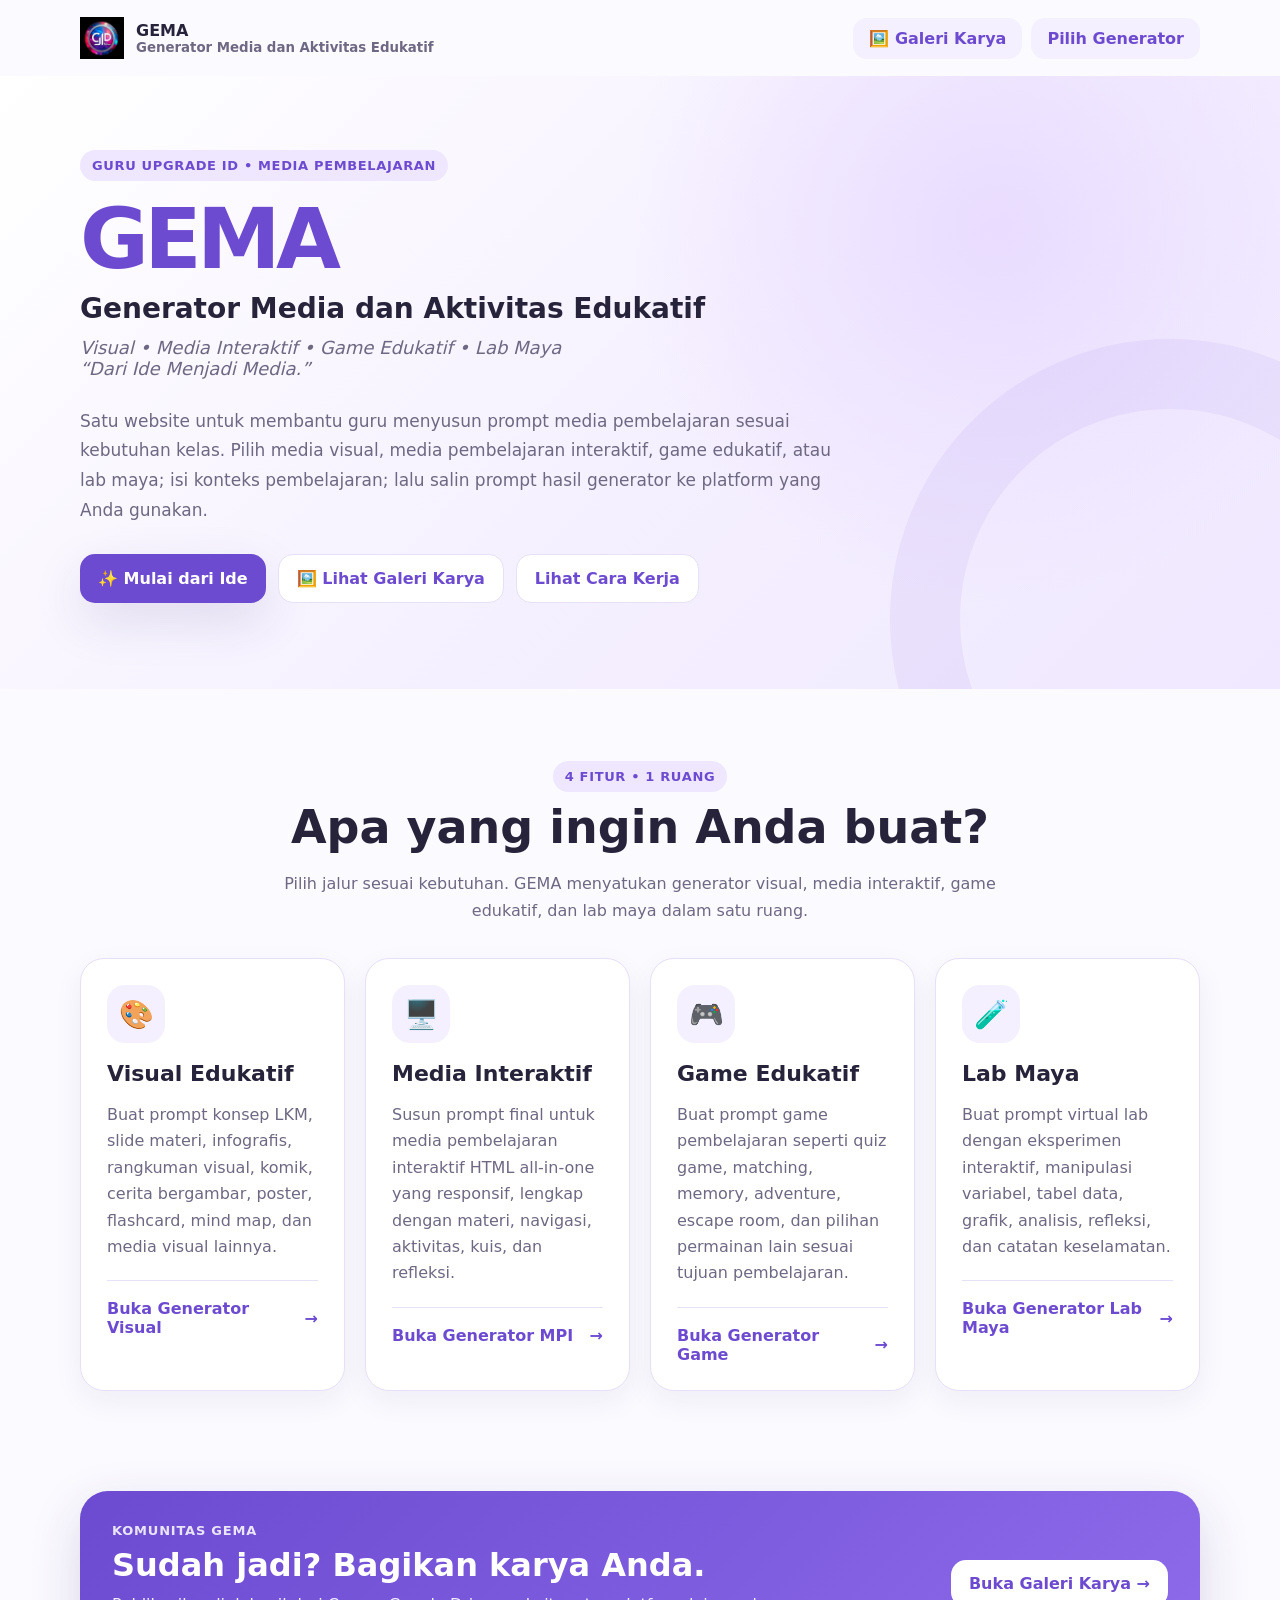
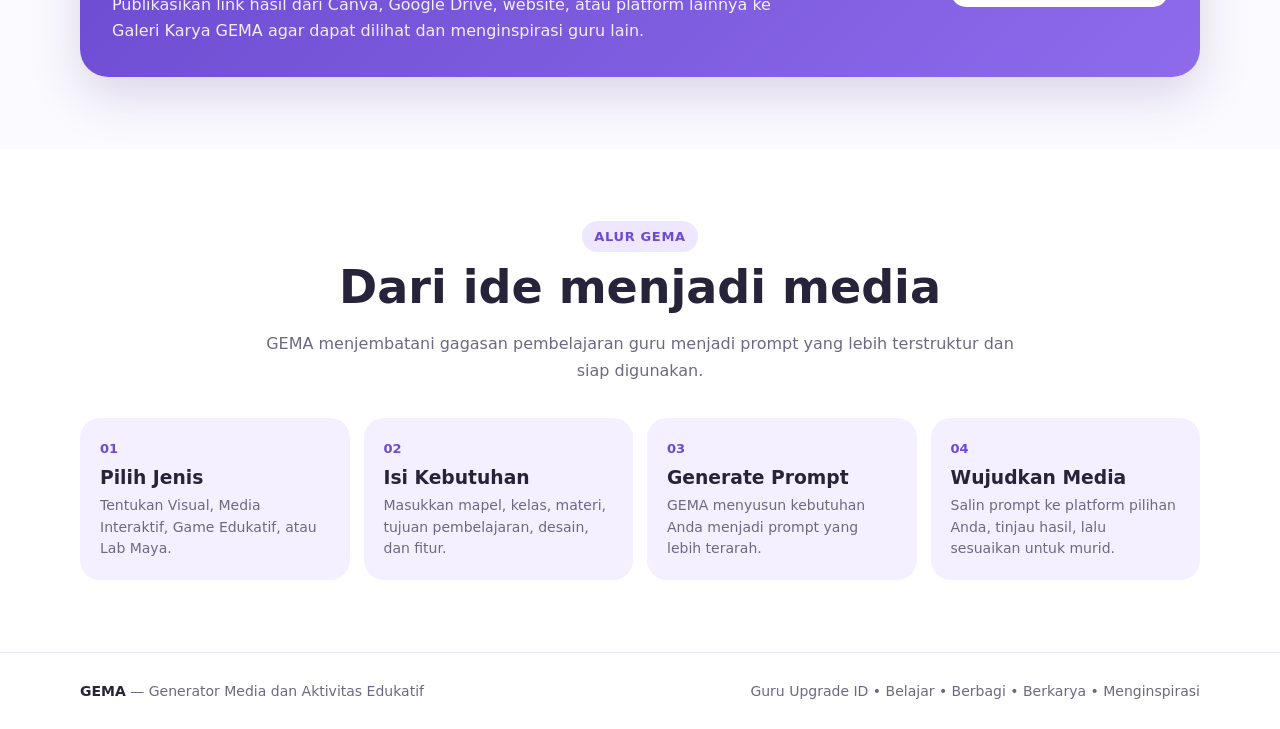
==== index.html @ 73260d67 "Add files via upload" ====
<!doctype html>
<html lang="id">
<head>
<meta charset="utf-8">
<meta name="viewport" content="width=device-width,initial-scale=1">
<meta name="theme-color" content="#6d4bd1">
<title>GEMA — Generator Media dan Aktivitas Edukatif</title>
<meta name="description" content="GEMA membantu guru mengubah ide pembelajaran menjadi prompt media visual, media interaktif, dan game edukatif.">
<style>
:root{--ink:#27233a;--muted:#6e6882;--purple:#6d4bd1;--purple2:#8d6bea;--soft:#f4f0ff;--line:#e7e0f7;--white:#fff;--shadow:0 18px 50px rgba(64,44,120,.13)}
*{box-sizing:border-box}html{scroll-behavior:smooth}body{margin:0;font-family:Inter,ui-sans-serif,system-ui,-apple-system,Segoe UI,Arial,sans-serif;color:var(--ink);background:#fbfaff}
a{text-decoration:none;color:inherit}.container{width:min(1120px,calc(100% - 32px));margin:auto}
nav{height:76px;display:flex;align-items:center;justify-content:space-between;gap:16px}
.brand{display:flex;align-items:center;gap:12px;font-weight:900}.brand img{width:44px;height:44px;object-fit:contain}.brand small{display:block;font-weight:600;color:var(--muted)}
.navbtn{padding:11px 16px;border-radius:14px;background:var(--soft);color:var(--purple);font-weight:800}
.hero{position:relative;overflow:hidden;padding:74px 0 86px;background:radial-gradient(circle at 78% 25%,#e9dcff 0,transparent 34%),linear-gradient(135deg,#fff 0%,#f5f0ff 55%,#efe8ff 100%)}
.hero:after{content:"";position:absolute;width:420px;height:420px;border-radius:50%;border:70px solid rgba(109,75,209,.07);right:-170px;bottom:-210px}
.badge{display:inline-flex;padding:8px 12px;border-radius:999px;background:#eee7ff;color:var(--purple);font-weight:900;font-size:13px;letter-spacing:.05em}
h1{font-size:clamp(44px,8vw,84px);line-height:.96;margin:18px 0 12px;letter-spacing:-.055em}h1 span{color:var(--purple)}
.subtitle{font-size:clamp(18px,2.4vw,28px);font-weight:850;margin:0 0 12px}.quote{font-size:18px;color:var(--muted);font-style:italic;margin:0 0 28px}
.lead{max-width:760px;font-size:17px;line-height:1.75;color:var(--muted)}
.actions{display:flex;gap:12px;flex-wrap:wrap;margin-top:28px}.btn{padding:14px 18px;border-radius:15px;font-weight:900;display:inline-flex;align-items:center;gap:8px}.primary{background:var(--purple);color:white;box-shadow:var(--shadow)}.secondary{background:white;border:1px solid var(--line);color:var(--purple)}
section{padding:72px 0}.head{text-align:center;max-width:760px;margin:0 auto 34px}.head h2{font-size:clamp(30px,4vw,46px);margin:8px 0}.head p{color:var(--muted);line-height:1.7}
.grid{display:grid;grid-template-columns:repeat(4,1fr);gap:20px}.card{background:white;border:1px solid var(--line);border-radius:24px;padding:26px;box-shadow:0 10px 30px rgba(58,39,100,.06);transition:.2s transform,.2s box-shadow}.card:hover{transform:translateY(-5px);box-shadow:var(--shadow)}
.icon{width:58px;height:58px;border-radius:18px;background:var(--soft);display:grid;place-items:center;font-size:28px}.card h3{font-size:22px;margin:18px 0 8px}.card p{color:var(--muted);line-height:1.65;min-height:108px}.card .go{display:flex;justify-content:space-between;align-items:center;margin-top:20px;padding-top:18px;border-top:1px solid var(--line);font-weight:900;color:var(--purple)}
.flow{background:#fff}.steps{display:grid;grid-template-columns:repeat(4,1fr);gap:14px}.step{padding:20px;border-radius:20px;background:var(--soft)}.step b{font-size:13px;color:var(--purple)}.step h3{margin:10px 0 7px}.step p{margin:0;color:var(--muted);line-height:1.55;font-size:14px}
footer{padding:30px 0;border-top:1px solid var(--line);background:white}.foot{display:flex;justify-content:space-between;gap:18px;align-items:center;color:var(--muted);font-size:14px}.foot strong{color:var(--ink)}
@media(max-width:820px){.grid{grid-template-columns:1fr}.steps{grid-template-columns:1fr 1fr}.card p{min-height:0}}
@media(max-width:520px){nav{height:auto;padding:14px 0}.brand small{display:none}.hero{padding:54px 0 62px}.steps{grid-template-columns:1fr}.foot{align-items:flex-start;flex-direction:column}}
</style>
</head>
<body>
<header>
<div class="container">
<nav>
<a class="brand" href="index.html"><img src="visual/images/logo-guruupgradeid.png" alt="Logo Guru Upgrade ID"><div>GEMA<small>Generator Media dan Aktivitas Edukatif</small></div></a>
<div style="display:flex;gap:9px;align-items:center;flex-wrap:wrap"><a class="navbtn" href="galeri/index.html">🖼️ Galeri Karya</a><a class="navbtn" href="#generator">Pilih Generator</a></div>
</nav>
</div>
</header>

<main>
<section class="hero">
<div class="container">
<span class="badge">GURU UPGRADE ID • MEDIA PEMBELAJARAN</span>
<h1><span>GEMA</span></h1>
<p class="subtitle">Generator Media dan Aktivitas Edukatif</p>
<p class="quote">Visual • Media Interaktif • Game Edukatif • Lab Maya<br>“Dari Ide Menjadi Media.”</p>
<p class="lead">Satu website untuk membantu guru menyusun prompt media pembelajaran sesuai kebutuhan kelas. Pilih media visual, media pembelajaran interaktif, game edukatif, atau lab maya; isi konteks pembelajaran; lalu salin prompt hasil generator ke platform yang Anda gunakan.</p>
<div class="actions"><a class="btn primary" href="#generator">✨ Mulai dari Ide</a><a class="btn secondary" href="galeri/index.html">🖼️ Lihat Galeri Karya</a><a class="btn secondary" href="#cara">Lihat Cara Kerja</a></div>
</div>
</section>

<section id="generator">
<div class="container">
<div class="head"><span class="badge">4 FITUR • 1 RUANG</span><h2>Apa yang ingin Anda buat?</h2><p>Pilih jalur sesuai kebutuhan. GEMA menyatukan generator visual, media interaktif, game edukatif, dan lab maya dalam satu ruang.</p></div>
<div class="grid">
<a class="card" href="visual/index.html"><div class="icon">🎨</div><h3>Visual Edukatif</h3><p>Buat prompt konsep LKM, slide materi, infografis, rangkuman visual, komik, cerita bergambar, poster, flashcard, mind map, dan media visual lainnya.</p><div class="go"><span>Buka Generator Visual</span><span>→</span></div></a>
<a class="card" href="interaktif/index.html?mode=mpi#generator"><div class="icon">🖥️</div><h3>Media Interaktif</h3><p>Susun prompt final untuk media pembelajaran interaktif HTML all-in-one yang responsif, lengkap dengan materi, navigasi, aktivitas, kuis, dan refleksi.</p><div class="go"><span>Buka Generator MPI</span><span>→</span></div></a>
<a class="card" href="interaktif/index.html?mode=game#generator"><div class="icon">🎮</div><h3>Game Edukatif</h3><p>Buat prompt game pembelajaran seperti quiz game, matching, memory, adventure, escape room, dan pilihan permainan lain sesuai tujuan pembelajaran.</p><div class="go"><span>Buka Generator Game</span><span>→</span></div></a>
<a class="card" href="interaktif/index.html?mode=lab#generator"><div class="icon">🧪</div><h3>Lab Maya</h3><p>Buat prompt virtual lab dengan eksperimen interaktif, manipulasi variabel, tabel data, grafik, analisis, refleksi, dan catatan keselamatan.</p><div class="go"><span>Buka Generator Lab Maya</span><span>→</span></div></a>
</div>
</div>
</section>


<section style="padding:28px 0 72px">
<div class="container">
<div style="background:linear-gradient(135deg,#6d4bd1,#8d6bea);color:white;border-radius:28px;padding:32px;display:flex;justify-content:space-between;gap:24px;align-items:center;box-shadow:0 18px 50px rgba(64,44,120,.18);flex-wrap:wrap">
<div style="max-width:700px">
<div style="font-size:13px;font-weight:900;letter-spacing:.06em;opacity:.85">KOMUNITAS GEMA</div>
<h2 style="font-size:32px;margin:8px 0 8px">Sudah jadi? Bagikan karya Anda.</h2>
<p style="margin:0;line-height:1.65;opacity:.9">Publikasikan link hasil dari Canva, Google Drive, website, atau platform lainnya ke Galeri Karya GEMA agar dapat dilihat dan menginspirasi guru lain.</p>
</div>
<a href="galeri/index.html" style="background:white;color:#6d4bd1;padding:14px 18px;border-radius:15px;font-weight:900;white-space:nowrap">Buka Galeri Karya →</a>
</div>
</div>
</section>

<section class="flow" id="cara">
<div class="container">
<div class="head"><span class="badge">ALUR GEMA</span><h2>Dari ide menjadi media</h2><p>GEMA menjembatani gagasan pembelajaran guru menjadi prompt yang lebih terstruktur dan siap digunakan.</p></div>
<div class="steps">
<div class="step"><b>01</b><h3>Pilih Jenis</h3><p>Tentukan Visual, Media Interaktif, Game Edukatif, atau Lab Maya.</p></div>
<div class="step"><b>02</b><h3>Isi Kebutuhan</h3><p>Masukkan mapel, kelas, materi, tujuan pembelajaran, desain, dan fitur.</p></div>
<div class="step"><b>03</b><h3>Generate Prompt</h3><p>GEMA menyusun kebutuhan Anda menjadi prompt yang lebih terarah.</p></div>
<div class="step"><b>04</b><h3>Wujudkan Media</h3><p>Salin prompt ke platform pilihan Anda, tinjau hasil, lalu sesuaikan untuk murid.</p></div>
</div>
</div>
</section>
</main>

<footer><div class="container foot"><div><strong>GEMA</strong> — Generator Media dan Aktivitas Edukatif</div><div>Guru Upgrade ID • Belajar • Berbagi • Berkarya • Menginspirasi</div></div></footer>
</body>
</html>
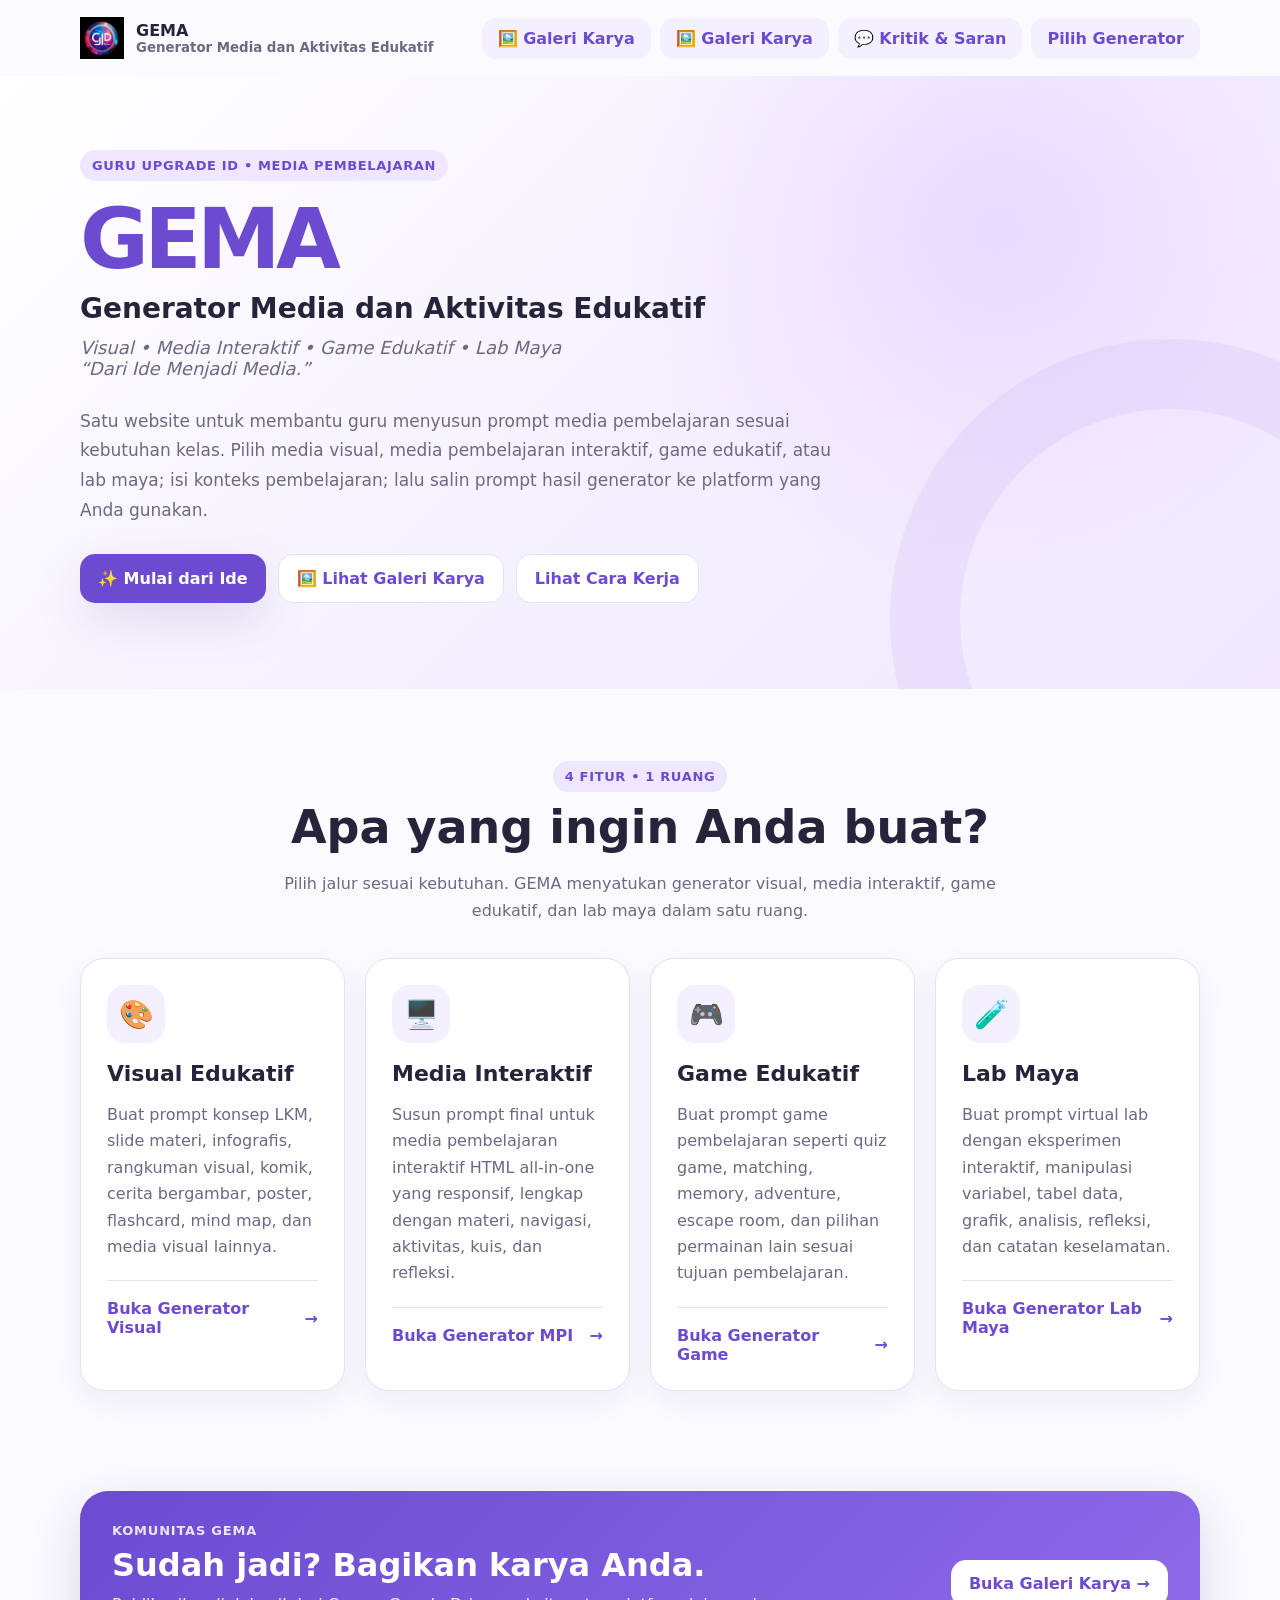
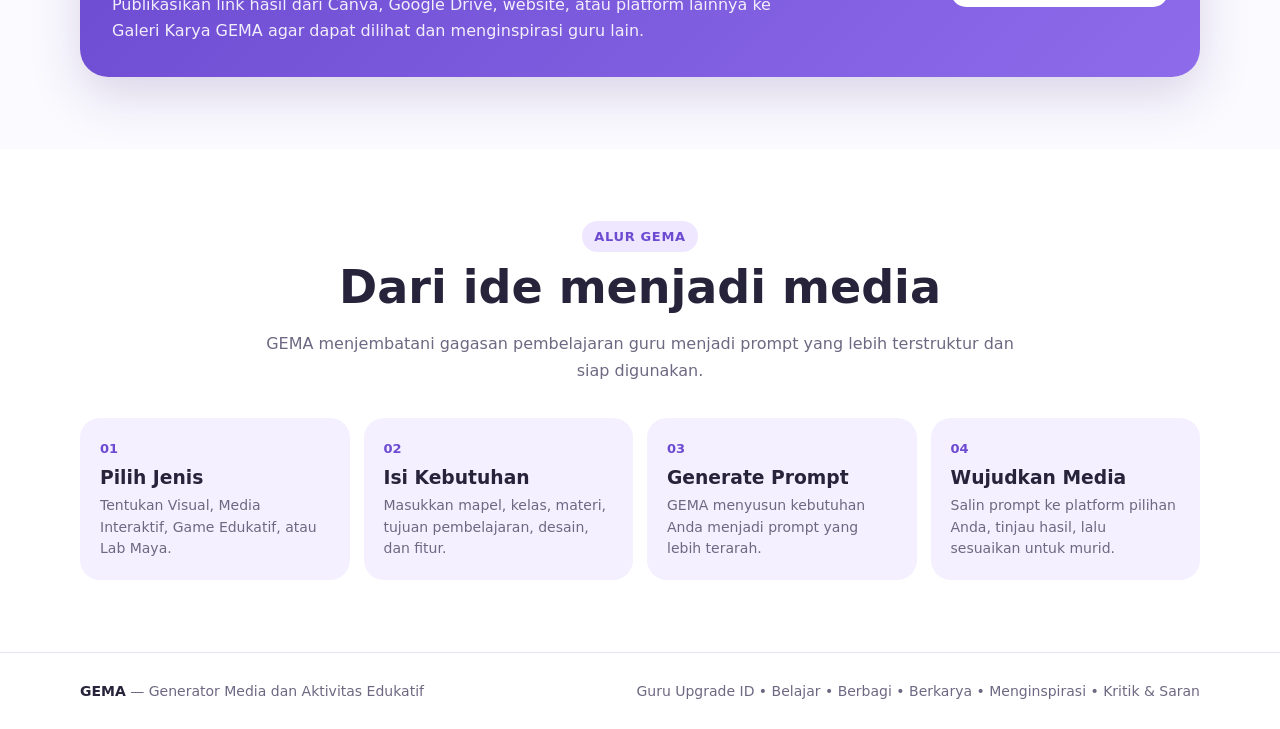
==== commit c6c9fef5: "Add files via upload" ====
--- a/index.html
+++ b/index.html
@@ -34,7 +34,7 @@
 <div class="container">
 <nav>
 <a class="brand" href="index.html"><img src="visual/images/logo-guruupgradeid.png" alt="Logo Guru Upgrade ID"><div>GEMA<small>Generator Media dan Aktivitas Edukatif</small></div></a>
-<div style="display:flex;gap:9px;align-items:center;flex-wrap:wrap"><a class="navbtn" href="galeri/index.html">🖼️ Galeri Karya</a><a class="navbtn" href="#generator">Pilih Generator</a></div>
+<div style="display:flex;gap:9px;align-items:center;flex-wrap:wrap"><a class="navbtn" href="galeri/index.html">🖼️ Galeri Karya</a><div style="display:flex;gap:9px;align-items:center;flex-wrap:wrap"><a class="navbtn" href="galeri/index.html">🖼️ Galeri Karya</a><a class="navbtn" href="kritik-saran/index.html">💬 Kritik & Saran</a><a class="navbtn" href="#generator">Pilih Generator</a></div></div>
 </nav>
 </div>
 </header>
@@ -90,6 +90,6 @@
 </section>
 </main>
 
-<footer><div class="container foot"><div><strong>GEMA</strong> — Generator Media dan Aktivitas Edukatif</div><div>Guru Upgrade ID • Belajar • Berbagi • Berkarya • Menginspirasi</div></div></footer>
+<footer><div class="container foot"><div><strong>GEMA</strong> — Generator Media dan Aktivitas Edukatif</div><div>Guru Upgrade ID • Belajar • Berbagi • Berkarya • Menginspirasi • <a href="kritik-saran/index.html">Kritik & Saran</a></div></div></footer>
 </body>
 </html>
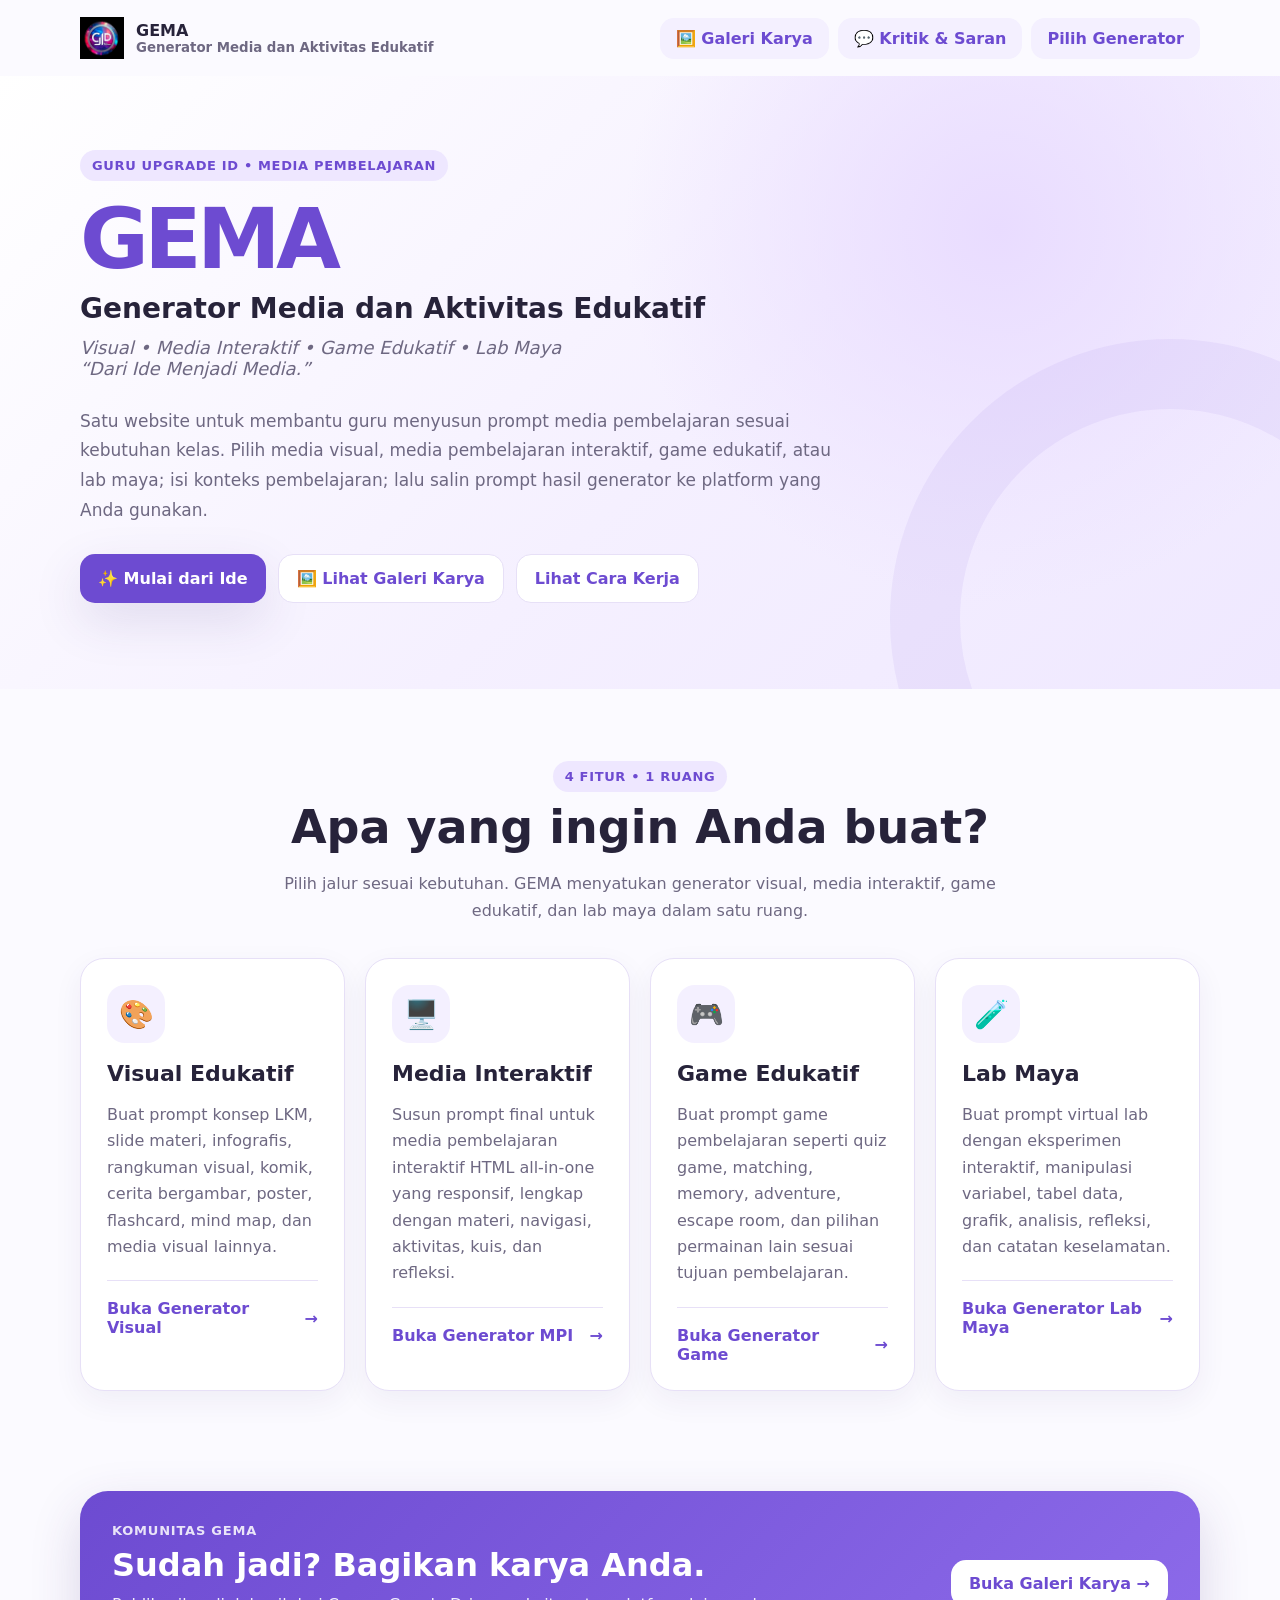
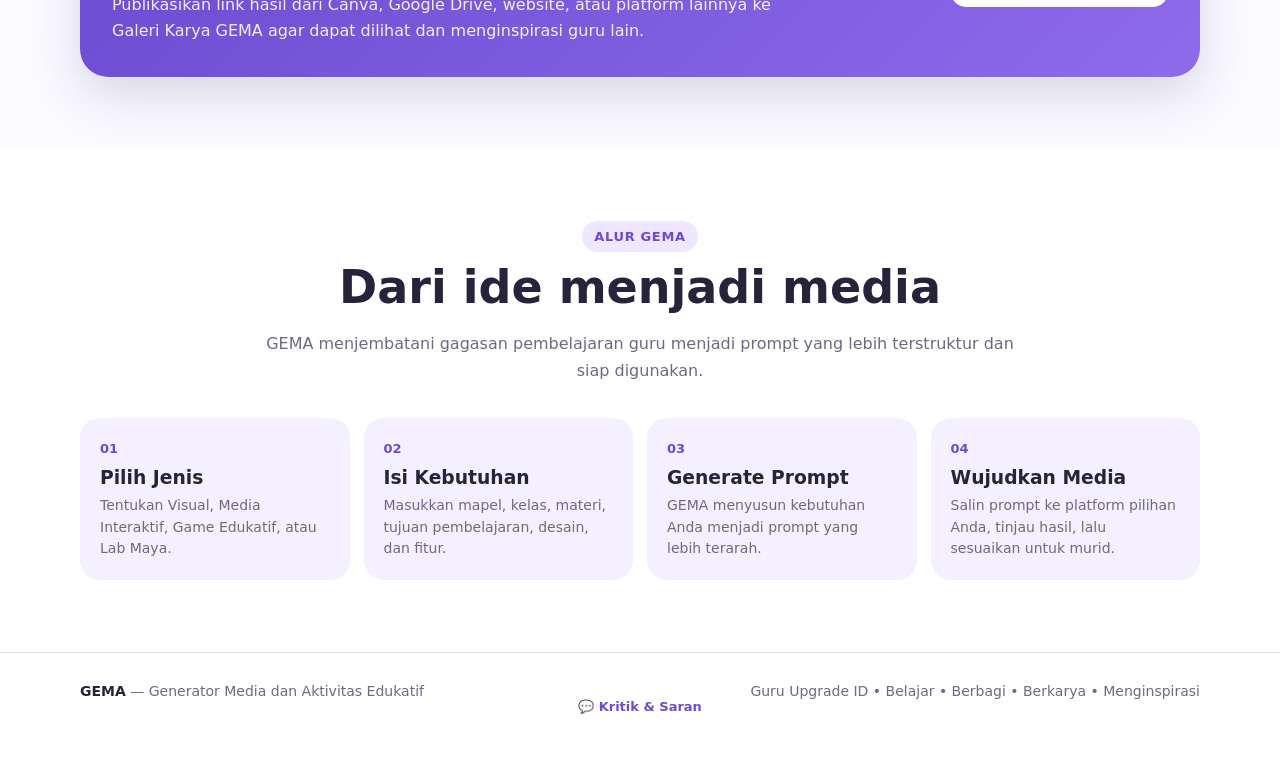
==== commit f4f5faca: "Add files via upload" ====
--- a/index.html
+++ b/index.html
@@ -34,8 +34,13 @@
 <div class="container">
 <nav>
 <a class="brand" href="index.html"><img src="visual/images/logo-guruupgradeid.png" alt="Logo Guru Upgrade ID"><div>GEMA<small>Generator Media dan Aktivitas Edukatif</small></div></a>
-<div style="display:flex;gap:9px;align-items:center;flex-wrap:wrap"><a class="navbtn" href="galeri/index.html">🖼️ Galeri Karya</a><div style="display:flex;gap:9px;align-items:center;flex-wrap:wrap"><a class="navbtn" href="galeri/index.html">🖼️ Galeri Karya</a><a class="navbtn" href="kritik-saran/index.html">💬 Kritik & Saran</a><a class="navbtn" href="#generator">Pilih Generator</a></div></div>
-</nav>
+<div style="display:flex;gap:9px;align-items:center;flex-wrap:wrap"></div>
+      <div class="nav-actions-main" style="display:flex;gap:9px;align-items:center;flex-wrap:wrap">
+        <a class="navbtn" href="galeri/index.html">🖼️ Galeri Karya</a>
+        <a class="navbtn" href="kritik-saran/index.html">💬 Kritik &amp; Saran</a>
+        <a class="navbtn" href="#generator">Pilih Generator</a>
+      </div>
+    </nav>
 </div>
 </header>
 
@@ -90,6 +95,7 @@
 </section>
 </main>
 
-<footer><div class="container foot"><div><strong>GEMA</strong> — Generator Media dan Aktivitas Edukatif</div><div>Guru Upgrade ID • Belajar • Berbagi • Berkarya • Menginspirasi • <a href="kritik-saran/index.html">Kritik & Saran</a></div></div></footer>
+<footer><div class="container foot"><div><strong>GEMA</strong> — Generator Media dan Aktivitas Edukatif</div><div>Guru Upgrade ID • Belajar • Berbagi • Berkarya • Menginspirasi</div></div><div id="footer-link-kritik" style="text-align:center;padding:0 0 16px;font-size:13px"><a href="kritik-saran/index.html" style="color:#6d4bd1;font-weight:800;text-decoration:none">💬 Kritik &amp; Saran</a></div>
+</footer>
 </body>
 </html>
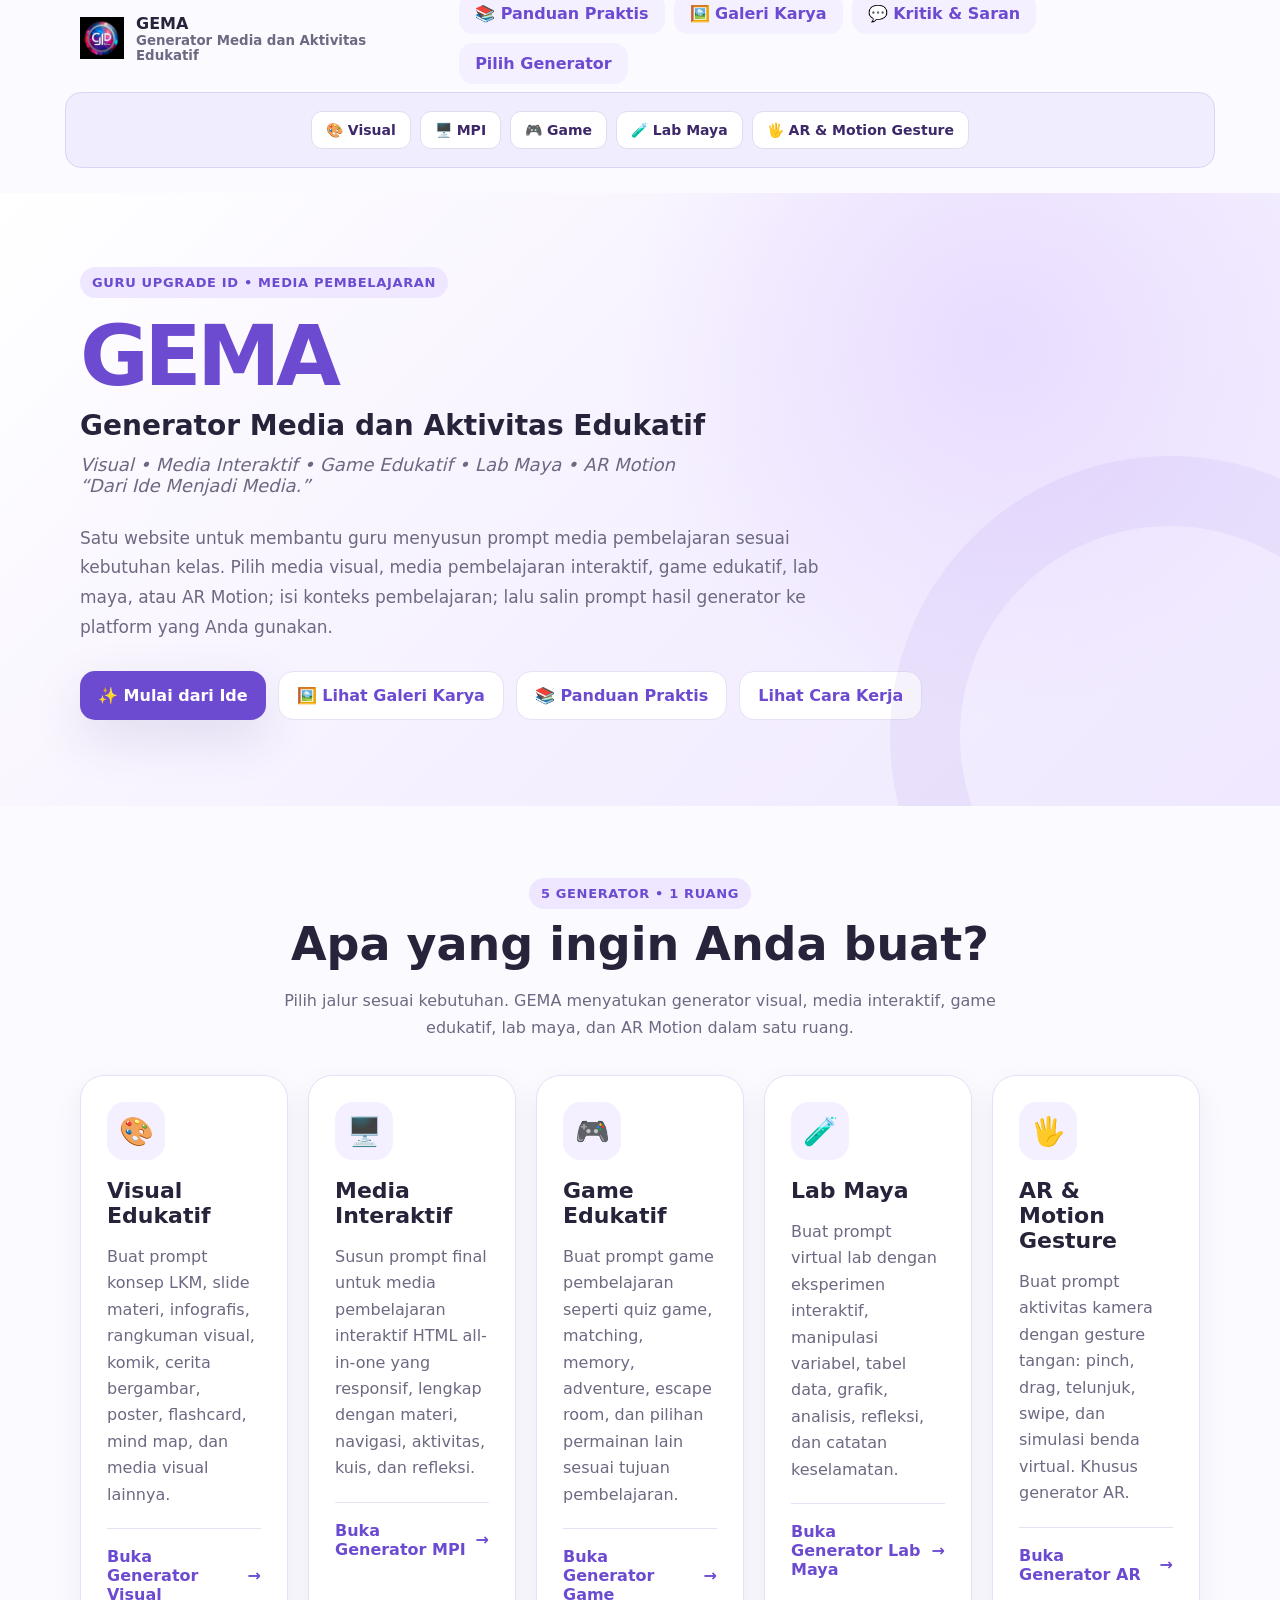
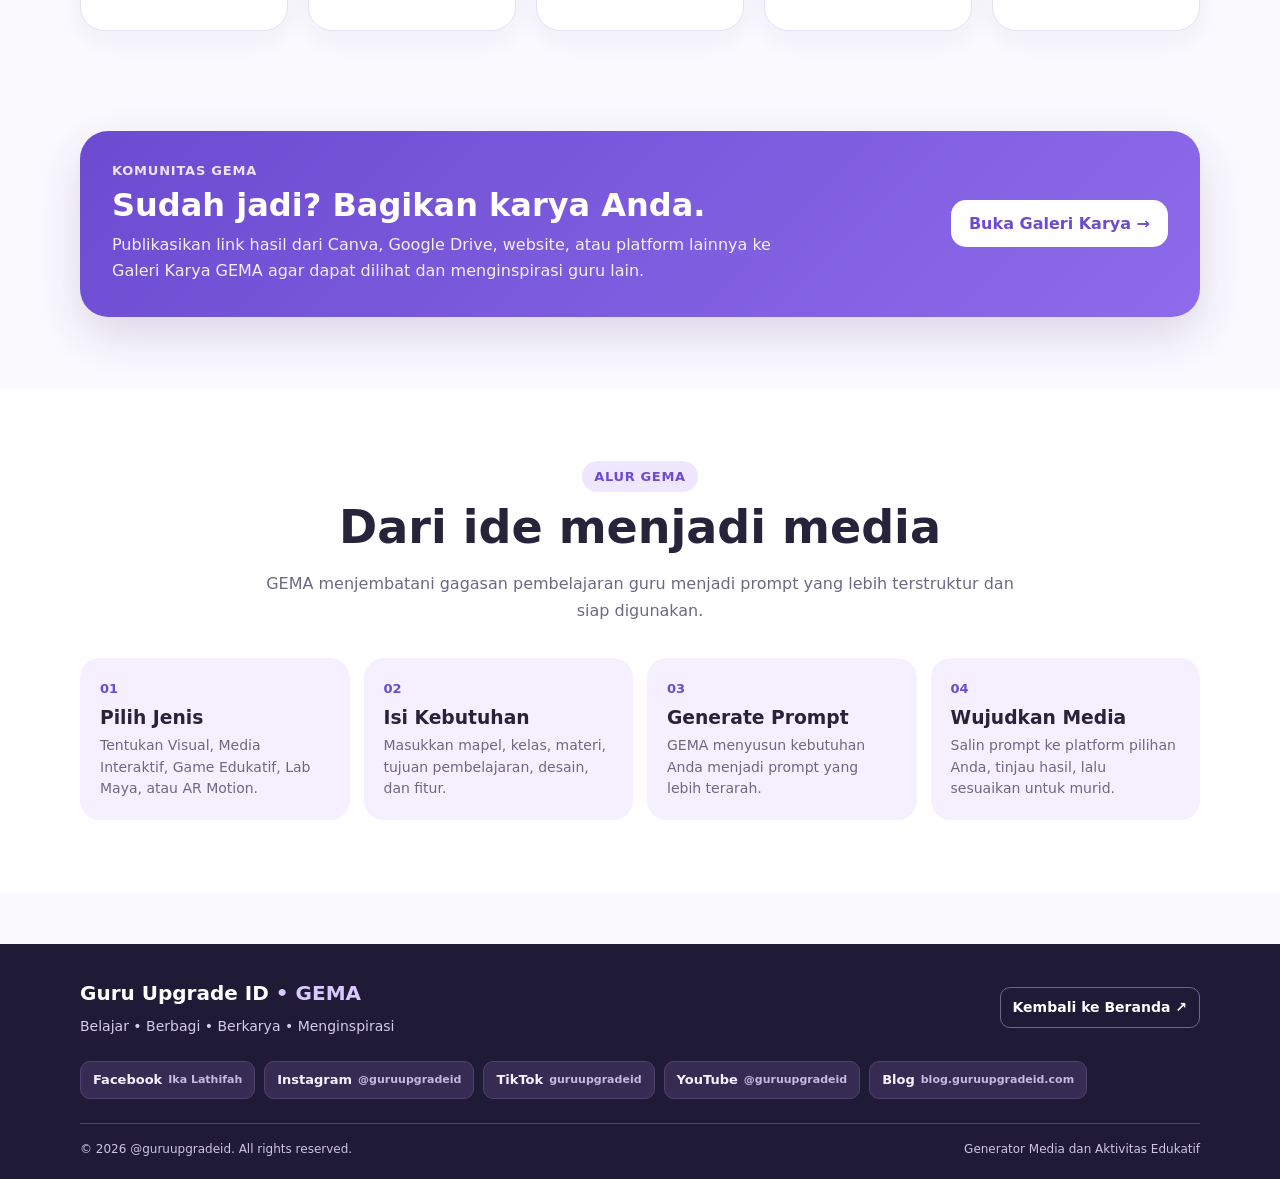
==== commit 85a3fd24: "Add files via upload" ====
--- a/index.html
+++ b/index.html
@@ -1,11 +1,12 @@
-<!doctype html>
+<!DOCTYPE html>
+
 <html lang="id">
 <head>
-<meta charset="utf-8">
-<meta name="viewport" content="width=device-width,initial-scale=1">
-<meta name="theme-color" content="#6d4bd1">
+<meta charset="utf-8"/>
+<meta content="width=device-width,initial-scale=1" name="viewport"/>
+<meta content="#6d4bd1" name="theme-color"/>
 <title>GEMA — Generator Media dan Aktivitas Edukatif</title>
-<meta name="description" content="GEMA membantu guru mengubah ide pembelajaran menjadi prompt media visual, media interaktif, dan game edukatif.">
+<meta content="GEMA membantu guru mengubah ide pembelajaran menjadi prompt media visual, media interaktif, dan game edukatif." name="description"/>
 <style>
 :root{--ink:#27233a;--muted:#6e6882;--purple:#6d4bd1;--purple2:#8d6bea;--soft:#f4f0ff;--line:#e7e0f7;--white:#fff;--shadow:0 18px 50px rgba(64,44,120,.13)}
 *{box-sizing:border-box}html{scroll-behavior:smooth}body{margin:0;font-family:Inter,ui-sans-serif,system-ui,-apple-system,Segoe UI,Arial,sans-serif;color:var(--ink);background:#fbfaff}
@@ -21,54 +22,54 @@
 .lead{max-width:760px;font-size:17px;line-height:1.75;color:var(--muted)}
 .actions{display:flex;gap:12px;flex-wrap:wrap;margin-top:28px}.btn{padding:14px 18px;border-radius:15px;font-weight:900;display:inline-flex;align-items:center;gap:8px}.primary{background:var(--purple);color:white;box-shadow:var(--shadow)}.secondary{background:white;border:1px solid var(--line);color:var(--purple)}
 section{padding:72px 0}.head{text-align:center;max-width:760px;margin:0 auto 34px}.head h2{font-size:clamp(30px,4vw,46px);margin:8px 0}.head p{color:var(--muted);line-height:1.7}
-.grid{display:grid;grid-template-columns:repeat(4,1fr);gap:20px}.card{background:white;border:1px solid var(--line);border-radius:24px;padding:26px;box-shadow:0 10px 30px rgba(58,39,100,.06);transition:.2s transform,.2s box-shadow}.card:hover{transform:translateY(-5px);box-shadow:var(--shadow)}
+.grid{display:grid;grid-template-columns:repeat(5,1fr);gap:20px}.card{background:white;border:1px solid var(--line);border-radius:24px;padding:26px;box-shadow:0 10px 30px rgba(58,39,100,.06);transition:.2s transform,.2s box-shadow}.card:hover{transform:translateY(-5px);box-shadow:var(--shadow)}
 .icon{width:58px;height:58px;border-radius:18px;background:var(--soft);display:grid;place-items:center;font-size:28px}.card h3{font-size:22px;margin:18px 0 8px}.card p{color:var(--muted);line-height:1.65;min-height:108px}.card .go{display:flex;justify-content:space-between;align-items:center;margin-top:20px;padding-top:18px;border-top:1px solid var(--line);font-weight:900;color:var(--purple)}
 .flow{background:#fff}.steps{display:grid;grid-template-columns:repeat(4,1fr);gap:14px}.step{padding:20px;border-radius:20px;background:var(--soft)}.step b{font-size:13px;color:var(--purple)}.step h3{margin:10px 0 7px}.step p{margin:0;color:var(--muted);line-height:1.55;font-size:14px}
 footer{padding:30px 0;border-top:1px solid var(--line);background:white}.foot{display:flex;justify-content:space-between;gap:18px;align-items:center;color:var(--muted);font-size:14px}.foot strong{color:var(--ink)}
-@media(max-width:820px){.grid{grid-template-columns:1fr}.steps{grid-template-columns:1fr 1fr}.card p{min-height:0}}
+@media(max-width:1050px){.grid{grid-template-columns:repeat(2,1fr)} }@media(max-width:820px){.grid{grid-template-columns:1fr}.steps{grid-template-columns:1fr 1fr}.card p{min-height:0}}
 @media(max-width:520px){nav{height:auto;padding:14px 0}.brand small{display:none}.hero{padding:54px 0 62px}.steps{grid-template-columns:1fr}.foot{align-items:flex-start;flex-direction:column}}
 </style>
-</head>
+<style>
+.gema-category-nav{display:flex;flex-wrap:wrap;justify-content:center;gap:9px;margin:16px auto 25px;padding:12px;background:#f0edff;border:1px solid #dad3f4;border-radius:16px;max-width:1150px}.gema-category-nav a{display:inline-block;text-decoration:none;padding:10px 14px;border-radius:11px;background:#fff;color:#3d286a;font-size:14px;font-weight:750;border:1px solid #e1dcf2}.gema-category-nav a[aria-current="page"]{background:#6244b9;color:#fff}.gema-category-nav a:hover{border-color:#7655d2;transform:translateY(-1px)}@media(max-width:600px){.gema-category-nav{gap:6px;padding:9px}.gema-category-nav a{flex:1 1 125px;text-align:center;font-size:12px;padding:10px 6px}}
+</style><link href="shared/gema-polish.css" rel="stylesheet"/></head>
 <body>
 <header>
 <div class="container">
 <nav>
-<a class="brand" href="index.html"><img src="visual/images/logo-guruupgradeid.png" alt="Logo Guru Upgrade ID"><div>GEMA<small>Generator Media dan Aktivitas Edukatif</small></div></a>
+<a class="brand" href="index.html"><img alt="Logo Guru Upgrade ID" src="visual/images/logo-guruupgradeid.png"/><div>GEMA<small>Generator Media dan Aktivitas Edukatif</small></div></a>
 <div style="display:flex;gap:9px;align-items:center;flex-wrap:wrap"></div>
-      <div class="nav-actions-main" style="display:flex;gap:9px;align-items:center;flex-wrap:wrap">
-        <a class="navbtn" href="galeri/index.html">🖼️ Galeri Karya</a>
-        <a class="navbtn" href="kritik-saran/index.html">💬 Kritik &amp; Saran</a>
-        <a class="navbtn" href="#generator">Pilih Generator</a>
-      </div>
-    </nav>
+<div class="nav-actions-main" style="display:flex;gap:9px;align-items:center;flex-wrap:wrap">
+<a class="navbtn" href="panduan/index.html">📚 Panduan Praktis</a>
+<a class="navbtn" href="galeri/index.html">🖼️ Galeri Karya</a>
+<a class="navbtn" href="kritik-saran/index.html">💬 Kritik &amp; Saran</a>
+<a class="navbtn" href="#generator">Pilih Generator</a>
+</div>
+</nav>
 </div>
 </header>
-
-<main>
+<main><nav aria-label="Pilih kategori generator GEMA" class="gema-category-nav"><a href="visual/index.html">🎨 Visual</a><a href="interaktif/index.html?mode=mpi#generator">🖥️ MPI</a><a href="interaktif/index.html?mode=game#generator">🎮 Game</a><a href="interaktif/index.html?mode=lab#generator">🧪 Lab Maya</a><a href="ar/index.html">🖐️ AR &amp; Motion Gesture</a></nav>
 <section class="hero">
 <div class="container">
 <span class="badge">GURU UPGRADE ID • MEDIA PEMBELAJARAN</span>
 <h1><span>GEMA</span></h1>
 <p class="subtitle">Generator Media dan Aktivitas Edukatif</p>
-<p class="quote">Visual • Media Interaktif • Game Edukatif • Lab Maya<br>“Dari Ide Menjadi Media.”</p>
-<p class="lead">Satu website untuk membantu guru menyusun prompt media pembelajaran sesuai kebutuhan kelas. Pilih media visual, media pembelajaran interaktif, game edukatif, atau lab maya; isi konteks pembelajaran; lalu salin prompt hasil generator ke platform yang Anda gunakan.</p>
-<div class="actions"><a class="btn primary" href="#generator">✨ Mulai dari Ide</a><a class="btn secondary" href="galeri/index.html">🖼️ Lihat Galeri Karya</a><a class="btn secondary" href="#cara">Lihat Cara Kerja</a></div>
+<p class="quote">Visual • Media Interaktif • Game Edukatif • Lab Maya • AR Motion<br/>“Dari Ide Menjadi Media.”</p>
+<p class="lead">Satu website untuk membantu guru menyusun prompt media pembelajaran sesuai kebutuhan kelas. Pilih media visual, media pembelajaran interaktif, game edukatif, lab maya, atau AR Motion; isi konteks pembelajaran; lalu salin prompt hasil generator ke platform yang Anda gunakan.</p>
+<div class="actions"><a class="btn primary" href="#generator">✨ Mulai dari Ide</a><a class="btn secondary" href="galeri/index.html">🖼️ Lihat Galeri Karya</a><a class="btn secondary" href="panduan/index.html">📚 Panduan Praktis</a><a class="btn secondary" href="#cara">Lihat Cara Kerja</a></div>
 </div>
 </section>
-
 <section id="generator">
 <div class="container">
-<div class="head"><span class="badge">4 FITUR • 1 RUANG</span><h2>Apa yang ingin Anda buat?</h2><p>Pilih jalur sesuai kebutuhan. GEMA menyatukan generator visual, media interaktif, game edukatif, dan lab maya dalam satu ruang.</p></div>
+<div class="head"><span class="badge">5 GENERATOR • 1 RUANG</span><h2>Apa yang ingin Anda buat?</h2><p>Pilih jalur sesuai kebutuhan. GEMA menyatukan generator visual, media interaktif, game edukatif, lab maya, dan AR Motion dalam satu ruang.</p></div>
 <div class="grid">
 <a class="card" href="visual/index.html"><div class="icon">🎨</div><h3>Visual Edukatif</h3><p>Buat prompt konsep LKM, slide materi, infografis, rangkuman visual, komik, cerita bergambar, poster, flashcard, mind map, dan media visual lainnya.</p><div class="go"><span>Buka Generator Visual</span><span>→</span></div></a>
 <a class="card" href="interaktif/index.html?mode=mpi#generator"><div class="icon">🖥️</div><h3>Media Interaktif</h3><p>Susun prompt final untuk media pembelajaran interaktif HTML all-in-one yang responsif, lengkap dengan materi, navigasi, aktivitas, kuis, dan refleksi.</p><div class="go"><span>Buka Generator MPI</span><span>→</span></div></a>
 <a class="card" href="interaktif/index.html?mode=game#generator"><div class="icon">🎮</div><h3>Game Edukatif</h3><p>Buat prompt game pembelajaran seperti quiz game, matching, memory, adventure, escape room, dan pilihan permainan lain sesuai tujuan pembelajaran.</p><div class="go"><span>Buka Generator Game</span><span>→</span></div></a>
 <a class="card" href="interaktif/index.html?mode=lab#generator"><div class="icon">🧪</div><h3>Lab Maya</h3><p>Buat prompt virtual lab dengan eksperimen interaktif, manipulasi variabel, tabel data, grafik, analisis, refleksi, dan catatan keselamatan.</p><div class="go"><span>Buka Generator Lab Maya</span><span>→</span></div></a>
+<a class="card" href="ar/index.html"><div class="icon">🖐️</div><h3>AR &amp; Motion Gesture</h3><p>Buat prompt aktivitas kamera dengan gesture tangan: pinch, drag, telunjuk, swipe, dan simulasi benda virtual. Khusus generator AR.</p><div class="go"><span>Buka Generator AR</span><span>→</span></div></a>
 </div>
 </div>
 </section>
-
-
 <section style="padding:28px 0 72px">
 <div class="container">
 <div style="background:linear-gradient(135deg,#6d4bd1,#8d6bea);color:white;border-radius:28px;padding:32px;display:flex;justify-content:space-between;gap:24px;align-items:center;box-shadow:0 18px 50px rgba(64,44,120,.18);flex-wrap:wrap">
@@ -81,21 +82,18 @@
 </div>
 </div>
 </section>
-
 <section class="flow" id="cara">
 <div class="container">
 <div class="head"><span class="badge">ALUR GEMA</span><h2>Dari ide menjadi media</h2><p>GEMA menjembatani gagasan pembelajaran guru menjadi prompt yang lebih terstruktur dan siap digunakan.</p></div>
 <div class="steps">
-<div class="step"><b>01</b><h3>Pilih Jenis</h3><p>Tentukan Visual, Media Interaktif, Game Edukatif, atau Lab Maya.</p></div>
+<div class="step"><b>01</b><h3>Pilih Jenis</h3><p>Tentukan Visual, Media Interaktif, Game Edukatif, Lab Maya, atau AR Motion.</p></div>
 <div class="step"><b>02</b><h3>Isi Kebutuhan</h3><p>Masukkan mapel, kelas, materi, tujuan pembelajaran, desain, dan fitur.</p></div>
 <div class="step"><b>03</b><h3>Generate Prompt</h3><p>GEMA menyusun kebutuhan Anda menjadi prompt yang lebih terarah.</p></div>
 <div class="step"><b>04</b><h3>Wujudkan Media</h3><p>Salin prompt ke platform pilihan Anda, tinjau hasil, lalu sesuaikan untuk murid.</p></div>
 </div>
 </div>
 </section>
-</main>
+</main><footer aria-label="Footer Guru Upgrade ID" class="gema-footer"><div class="gema-footer-shell"><div class="gema-footer-head"><div><strong class="gema-footer-title">Guru Upgrade ID <span>• GEMA</span></strong><p class="gema-footer-tagline">Belajar • Berbagi • Berkarya • Menginspirasi</p></div><a class="gema-footer-home" href="index.html">Kembali ke Beranda ↗</a></div><div aria-label="Media sosial Guru Upgrade ID" class="gema-footer-social"><a href="https://www.facebook.com/search/top?q=Ika%20Lathifah" rel="noopener noreferrer" target="_blank"><b>Facebook</b><small>Ika Lathifah</small></a><a href="https://www.instagram.com/guruupgradeid/" rel="noopener noreferrer" target="_blank"><b>Instagram</b><small>@guruupgradeid</small></a><a href="https://www.tiktok.com/@guruupgradeid" rel="noopener noreferrer" target="_blank"><b>TikTok</b><small>guruupgradeid</small></a><a href="https://www.youtube.com/@guruupgradeid" rel="noopener noreferrer" target="_blank"><b>YouTube</b><small>@guruupgradeid</small></a><a href="https://blog.guruupgradeid.com/" rel="noopener noreferrer" target="_blank"><b>Blog</b><small>blog.guruupgradeid.com</small></a></div><div class="gema-footer-bottom"><span>© 2026 @guruupgradeid. All rights reserved.</span><span>Generator Media dan Aktivitas Edukatif</span></div></div></footer>
 
-<footer><div class="container foot"><div><strong>GEMA</strong> — Generator Media dan Aktivitas Edukatif</div><div>Guru Upgrade ID • Belajar • Berbagi • Berkarya • Menginspirasi</div></div><div id="footer-link-kritik" style="text-align:center;padding:0 0 16px;font-size:13px"><a href="kritik-saran/index.html" style="color:#6d4bd1;font-weight:800;text-decoration:none">💬 Kritik &amp; Saran</a></div>
-</footer>
 </body>
 </html>
--- a/shared/gema-polish.css
+++ b/shared/gema-polish.css
@@ -0,0 +1,8 @@
+/* GEMA v11 shared visual polish */
+:root{--gema-purple:#6747bf;--gema-border:#e7e3f2}
+html{scroll-behavior:smooth}body{overflow-x:hidden}img,video,iframe{max-width:100%}button,a,input,select,textarea{font-family:inherit}button,a{touch-action:manipulation}a:focus-visible,button:focus-visible,input:focus-visible,select:focus-visible,textarea:focus-visible{outline:3px solid #b09cff;outline-offset:3px}
+.gema-footer{background:#1f1a36!important;color:#f5f1ff!important;border:0!important;margin-top:52px;padding:0!important;font-family:Inter,system-ui,Segoe UI,Arial,sans-serif!important;font-size:14px!important;line-height:1.5!important;text-align:left!important}
+.gema-footer *{box-sizing:border-box}.gema-footer-shell{width:min(1120px,calc(100% - 36px));margin:auto;padding:34px 0 21px}.gema-footer-head{display:flex;justify-content:space-between;align-items:center;gap:18px;flex-wrap:wrap}.gema-footer-title{font-size:20px;font-weight:850;color:#fff}.gema-footer-title span{color:#d9c8ff}.gema-footer-tagline{color:#d5cbed!important;margin:8px 0 0!important;font-size:14px!important}.gema-footer-home{color:#fff!important;border:1px solid #73658d;padding:9px 12px;border-radius:10px;text-decoration:none!important;font-weight:700}.gema-footer-social{display:flex;gap:9px;flex-wrap:wrap;margin:24px 0}.gema-footer-social a{display:inline-flex;align-items:center;gap:6px;background:#352b53;border:1px solid #51416f;color:#f7f1ff!important;text-decoration:none!important;padding:8px 12px;border-radius:10px;font-weight:650;font-size:13px}.gema-footer-social a:hover,.gema-footer-home:hover{background:#584579}.gema-footer-social small{color:#c6b8df;font-size:11px}.gema-footer-bottom{display:flex;justify-content:space-between;gap:8px;flex-wrap:wrap;padding-top:16px;border-top:1px solid #51416f;color:#cfc4e2;font-size:12px}
+@media(max-width:700px){.gema-footer-shell{padding:27px 0 18px}.gema-footer-head{align-items:flex-start}.gema-footer-social{gap:7px}.gema-footer-social a{padding:9px 11px}.gema-footer-bottom{flex-direction:column}.gema-footer{margin-top:36px}}
+
+@media(max-width:760px){.container,.wrap{max-width:100%} .top-inner nav,.nav-links{max-width:100%;overflow-wrap:anywhere}}
